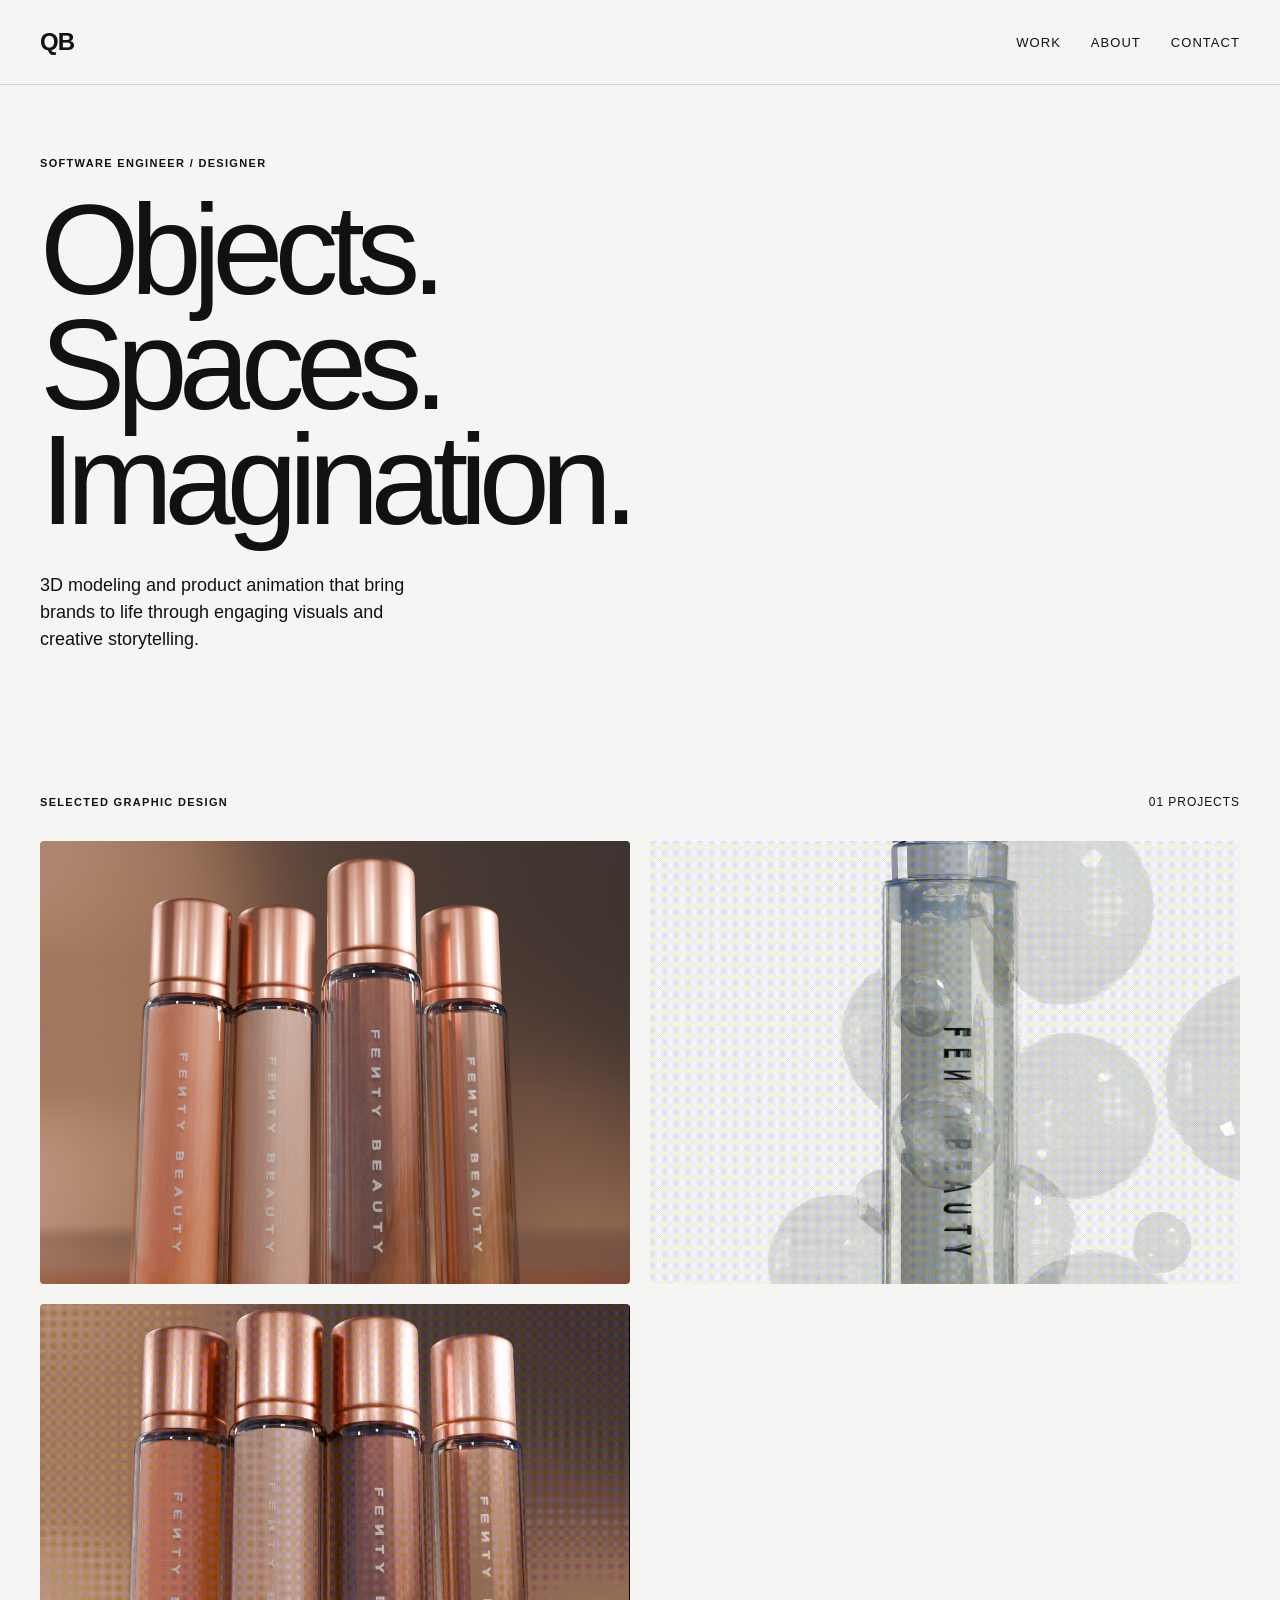
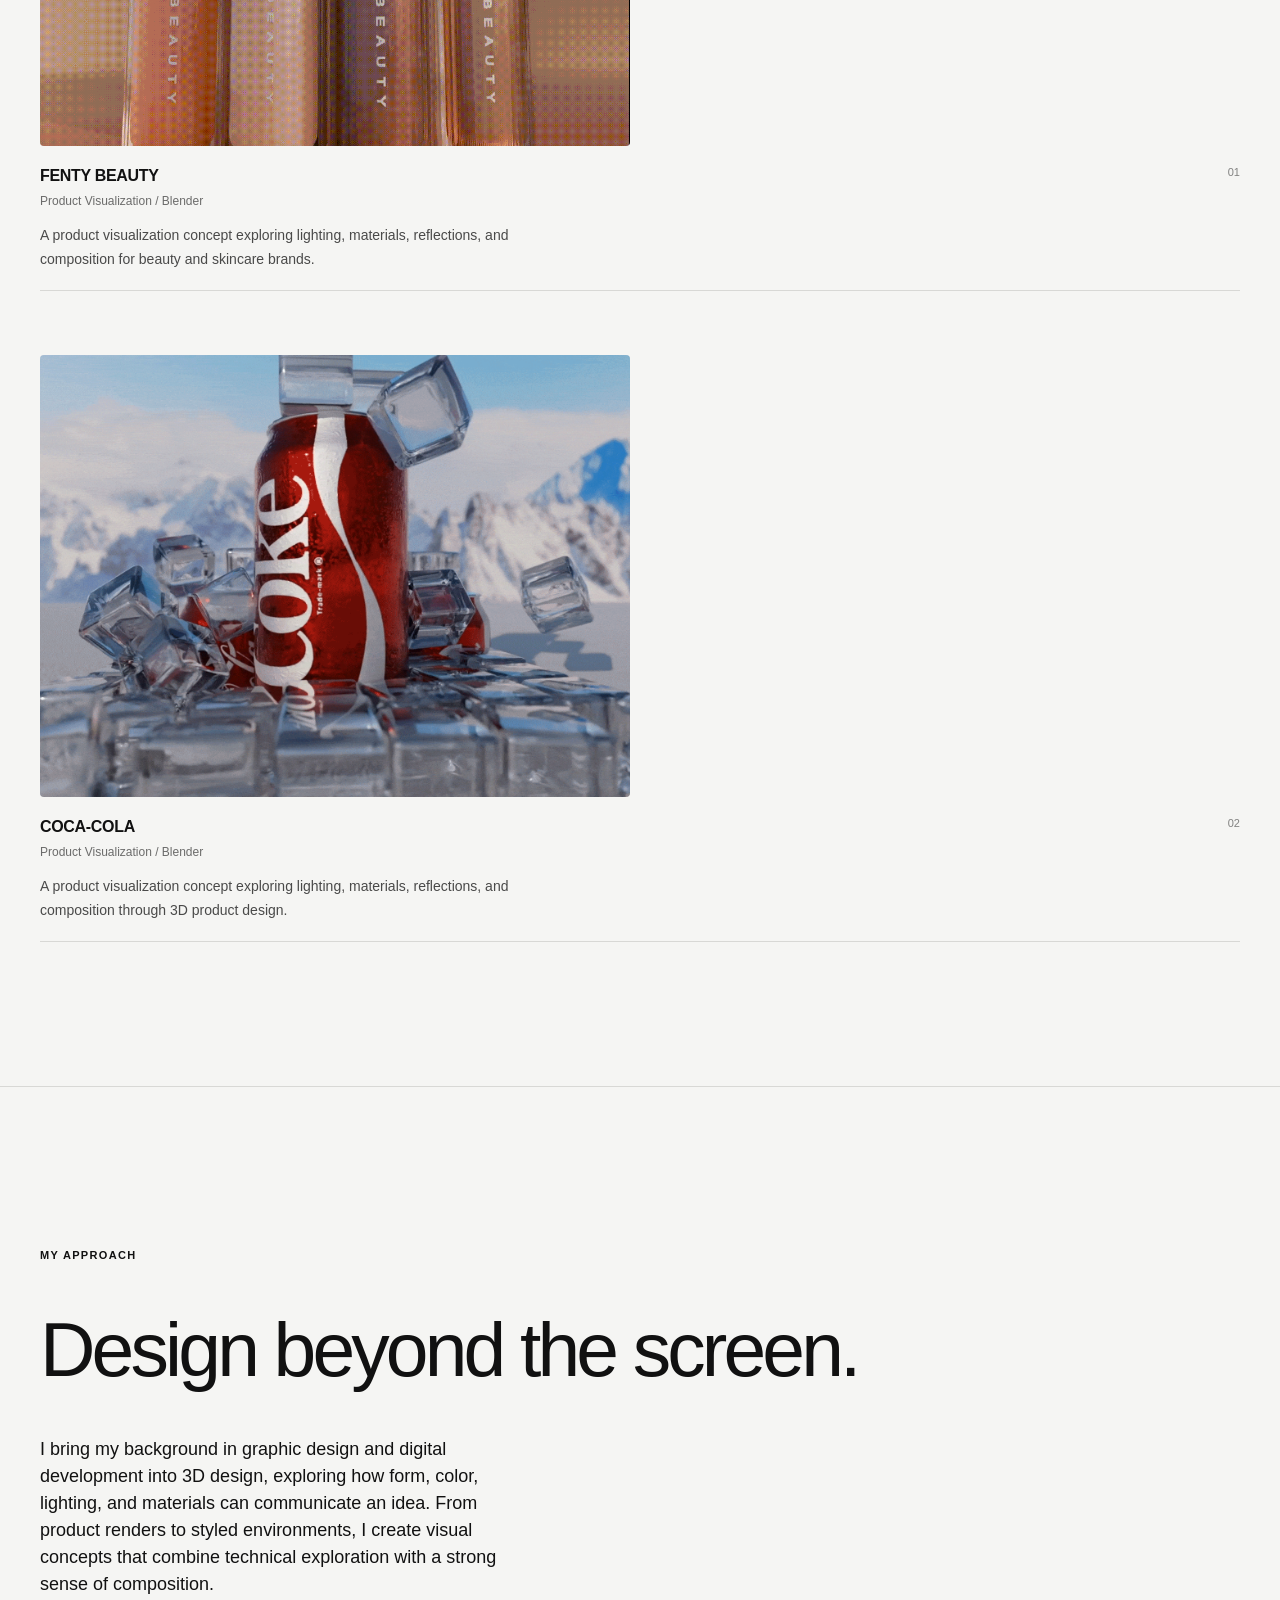
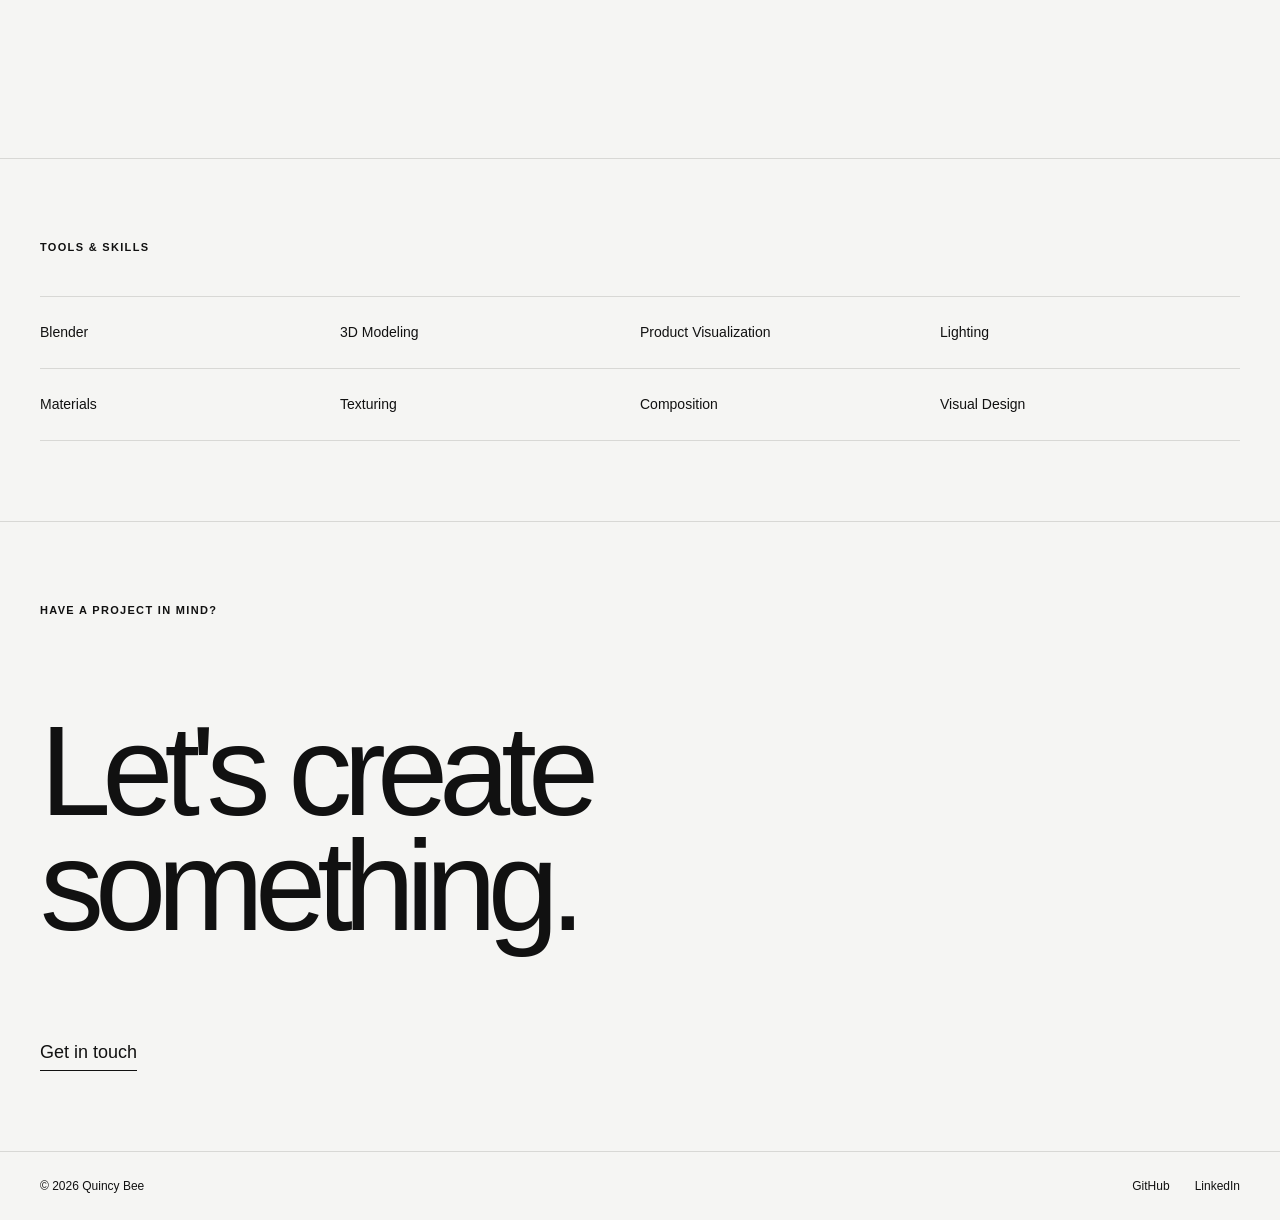
==== 3d-design.html @ 79c03f84 "added product animation and graphic design" ====
<!DOCTYPE html>
<html lang="en">

<head>
    <meta charset="UTF-8">
    <meta name="viewport" content="width=device-width, initial-scale=1.0">

    <title>Quincy Bee — 3D Design</title>

    <link rel="stylesheet" href="css/style.css">
</head>

<body>

    <!-- Navigation -->
    <header class="header">
        <a href="/" class="logo">QB</a>

        <nav class="nav" aria-label="Main navigation">
            <ul>
                <li class="dropdown">
                    <a href="index.html">Work</a>

                    <ul class="dropdown-menu">
                        <li><a href="index.html">Software Dev</a></li>
                        <li><a href="3d-design.html">Product Animation</a></li>
                        <li><a href="graphic-design.html">Graphic Design</a></li>
                    </ul>
                </li>

                <li><a href="index.html#about">About</a></li>
                <li><a href="index.html#contact">Contact</a></li>
            </ul>
        </nav>
    </header>

    <main>

        <!-- Hero -->
        <section class="hero">
            <p class="eyebrow">SOFTWARE ENGINEER / DESIGNER</p>

            <h1>
                Objects.<br>
                Spaces.<br>
                Imagination.
            </h1>

            <p class="hero-text">
               3D modeling and product animation 
                that bring brands to life 
                through engaging visuals and 
                creative storytelling.
            </p>
        </section>

        <!-- Selected 3D Projects -->
        <section id="work" class="work">

            <div class="section-header">
                <p class="eyebrow">SELECTED GRAPHIC DESIGN</p>
                <p class="project-count">01 Projects</p>
            </div>

            <!-- Project 1: Newsletter -->
            <article class="project-card" id="beauty-render">

                <div class="project-gallery">

                    <a href="/images/FentyBeauty.png" class="project-image lightbox-trigger">
                        <img src="/images/FentyBeauty.png" alt="Fenty Beauty 3D product visualization" loading="lazy">
                    </a>

                    <a href="/images/0001-0100.gif" class="project-image lightbox-trigger">
                        <img src="/images/0001-0100.gif" alt="Fenty Beauty 3D product animation" loading="lazy">
                    </a>

                    <a href="/images/Fentygif.gif" class="project-image lightbox-trigger">
                        <img src="/images/Fentygif.gif" alt="Fenty Beauty animated product render" loading="lazy">
                    </a>

                </div>

                <div class="project-info">
                    <div>
                        <h2>FENTY BEAUTY</h2>
                        <p>Product Visualization / Blender</p>

                        <div class="project-details">
                            <p>
                                A product visualization concept exploring
                                lighting, materials, reflections, and
                                composition for beauty and skincare brands.
                            </p>
                        </div>
                    </div>

                    <span>01</span>
                </div>

            </article>

            <!-- Project 2: Coca-Cola -->
            <article class="project-card" id="coca-cola">

                <div class="project-gallery">

                    <a href="/images/cola-2.gif" class="project-image lightbox-trigger">
                        <img src="/images/cola-2.gif" alt="Coca-Cola 3D product visualization" loading="lazy">
                    </a>

                </div>

                <div class="project-info">
                    <div>
                        <h2>COCA-COLA</h2>
                        <p>Product Visualization / Blender</p>

                        <div class="project-details">
                            <p>
                                A product visualization concept exploring
                                lighting, materials, reflections, and
                                composition through 3D product design.
                            </p>
                        </div>
                    </div>

                    <span>02</span>
                </div>

            </article>

        </section>

        <!-- About -->
        <section id="about" class="about">

            <p class="eyebrow">MY APPROACH</p>

            <div class="about-content">

                <h2>Design beyond the screen.</h2>

                <p>
                    I bring my background in graphic design and digital
                    development into 3D design, exploring how form, color,
                    lighting, and materials can communicate an idea.

                    From product renders to styled environments, I create visual concepts that combine
                    technical exploration with a strong sense of composition.
                </p>

            </div>

        </section>

        <!-- Tools and Skills -->
        <section class="skills">

            <p class="eyebrow">TOOLS &amp; SKILLS</p>

            <div class="skills-grid">
                <span>Blender</span>
                <span>3D Modeling</span>
                <span>Product Visualization</span>
                <span>Lighting</span>
                <span>Materials</span>
                <span>Texturing</span>
                <span>Composition</span>
                <span>Visual Design</span>
            </div>

        </section>

        <!-- Contact -->
        <section id="contact" class="contact">

            <p class="eyebrow">HAVE A PROJECT IN MIND?</p>

            <h2>Let's create something.</h2>

            <a href="mailto:quincybee@icloud.com">
                Get in touch
            </a>

        </section>

    </main>

    <!-- Footer -->
    <footer class="footer">

        <p>© 2026 Quincy Bee</p>

        <div>
            <a href="https://github.com/Quincy-Bee">GitHub</a>

            <a href="https://www.linkedin.com/in/quincy-bee-a83732254/">
                LinkedIn
            </a>
        </div>

    </footer>

    <!-- Image Lightbox -->
    <div class="lightbox" id="lightbox" aria-hidden="true" role="dialog" aria-modal="true"
        aria-label="Expanded project image">

        <button class="lightbox-close" type="button" aria-label="Close image">
            &times;
        </button>

        <img src="" alt="" id="lightbox-image">

    </div>

    <!-- Existing JavaScript -->
    <script src="js/script.js"></script>

    <!-- Lightbox Functionality -->
    <script>
        const lightbox = document.getElementById("lightbox");
        const lightboxImage = document.getElementById("lightbox-image");
        const closeButton = document.querySelector(".lightbox-close");
        const triggers = document.querySelectorAll(".lightbox-trigger");

        let previousFocus = null;

        function openLightbox(event) {
            event.preventDefault();

            const trigger = event.currentTarget;
            const image = trigger.querySelector("img");

            if (!image) return;

            previousFocus = trigger;

            // Open the image belonging to the clicked thumbnail.
            lightboxImage.src = image.src;
            lightboxImage.alt = image.alt;

            lightbox.classList.add("active");
            lightbox.setAttribute("aria-hidden", "false");

            document.body.style.overflow = "hidden";
            closeButton.focus();
        }

        function closeLightbox() {
            lightbox.classList.remove("active");
            lightbox.setAttribute("aria-hidden", "true");

            lightboxImage.src = "";
            document.body.style.overflow = "";

            if (previousFocus) {
                previousFocus.focus();
                previousFocus = null;
            }
        }

        triggers.forEach((trigger) => {
            trigger.addEventListener("click", openLightbox);
        });

        closeButton.addEventListener("click", closeLightbox);

        lightbox.addEventListener("click", (event) => {
            if (event.target === lightbox) {
                closeLightbox();
            }
        });

        document.addEventListener("keydown", (event) => {
            if (
                event.key === "Escape" &&
                lightbox.classList.contains("active")
            ) {
                closeLightbox();
            }
        });
    </script>

</body>

</html>
---- css/style.css ----
/* =========================================
   RESET
========================================= */

* {
    margin: 0;
    padding: 0;
    box-sizing: border-box;
}

html {
    scroll-behavior: smooth;
}

body {
    font-family: Arial, Helvetica, sans-serif;
    background: #f5f5f3;
    color: #111;
    line-height: 1.5;
}

img {
    display: block;
    max-width: 100%;
}

a {
    color: inherit;
    text-decoration: none;
}


/* =========================================
   HEADER
========================================= */

.header {
    width: 100%;
    padding: 24px 40px;
    display: flex;
    justify-content: space-between;
    align-items: center;
    border-bottom: 1px solid #d8d8d5;
}

.logo {
    font-size: 24px;
    font-weight: 700;
    letter-spacing: -1px;
}

.nav {
    display: flex;
    gap: 30px;
}

.nav ul {
    list-style: none;
    display: flex;
    align-items: center;
    gap: 30px;
}

.nav a {
    font-size: 13px;
    text-transform: uppercase;
    letter-spacing: 0.08em;
    transition: opacity 0.2s ease;
}

.nav a:hover {
    opacity: 0.5;
}


/* =========================================
   NAVIGATION DROPDOWN
========================================= */

.nav .dropdown {
    position: relative;
}

.nav .dropdown-menu {
    display: none;
    position: absolute;
    top: 100%;
    left: 0;
    min-width: 150px;
    padding: 10px 0;
    flex-direction: column;
    align-items: flex-start;
    gap: 0;
    background: #f5f5f3;
    z-index: 100;
}

.nav .dropdown-menu a {
    display: block;
    padding: 10px 0;
    font-size: 12px;
    white-space: nowrap;
}

.nav .dropdown:hover .dropdown-menu,
.nav .dropdown:focus-within .dropdown-menu {
    display: flex;
}


/* =========================================
   GENERAL
========================================= */

main {
    width: 100%;
}

.eyebrow {
    font-size: 11px;
    font-weight: 600;
    letter-spacing: 0.12em;
    text-transform: uppercase;
}


/* =========================================
   HERO
========================================= */

.hero {
    min-height: auto;
    padding: 70px 40px 60px;
    display: flex;
    flex-direction: column;
    justify-content: flex-end;
}

.hero h1 {
    max-width: 900px;
    margin-top: 20px;
    font-size: clamp(60px, 10vw, 150px);
    font-weight: 500;
    line-height: 0.9;
    letter-spacing: -0.07em;
}

.hero-text {
    max-width: 400px;
    margin-top: 35px;
    font-size: 18px;
}


/* =========================================
   WORK SECTION
========================================= */

.work {
    padding: 80px 40px;
}

.section-header {
    margin-bottom: 30px;
    display: flex;
    justify-content: space-between;
    align-items: center;
}

.project-count {
    font-size: 12px;
    text-transform: uppercase;
    letter-spacing: 0.08em;
}


/* =========================================
   PROJECT CARDS
========================================= */

.project-card {
    display: block;
    width: 100%;
    min-width: 0;
    margin-bottom: 64px;
    overflow: hidden;
}

/* Uniform image gallery */

.project-gallery {
    display: grid;
    grid-template-columns: repeat(2, minmax(0, 1fr));
    gap: 20px;
    width: 100%;
}

/* Each thumbnail has identical proportions */

.project-image {
    display: block;
    position: relative;
    width: 100%;
    min-width: 0;
    aspect-ratio: 4 / 3;
    overflow: hidden;
    background: #e5e5e1;
    border-radius: 4px;
}

/* Keep images inside their containers */

.project-image img {
    display: block;
    width: 100%;
    height: 100%;
    max-width: 100%;
    object-fit: cover;
    object-position: center;
    transition:
        transform 0.6s cubic-bezier(0.2, 0.6, 0.2, 1),
        opacity 0.4s ease;
}

/* Subtle hover effect */

.project-image:hover img {
    transform: scale(1.04);
}


/* =========================================
   PROJECT INFORMATION
========================================= */

.project-info {
    padding: 18px 0;
    display: flex;
    justify-content: space-between;
    align-items: flex-start;
    gap: 24px;
    border-bottom: 1px solid #d8d8d5;
}

.project-info h2 {
    font-size: 16px;
    font-weight: 600;
    letter-spacing: -0.02em;
}

.project-info p {
    max-width: 600px;
    margin-top: 4px;
    font-size: 12px;
    opacity: 0.6;
}

.project-info span {
    flex-shrink: 0;
    font-size: 11px;
    opacity: 0.5;
}

.project-details {
    margin-top: 14px;
}

.project-details p {
    max-width: 500px;
    font-size: 14px;
    line-height: 1.7;
    opacity: 0.75;
}


/* =========================================
   IMAGE LIGHTBOX
========================================= */

.lightbox {
    display: none;
    position: fixed;
    inset: 0;
    z-index: 1000;
    background: rgba(0, 0, 0, 0.9);
    justify-content: center;
    align-items: center;
    padding: 40px;
}

.lightbox.active {
    display: flex;
}

.lightbox img {
    width: auto;
    height: auto;
    max-width: 90vw;
    max-height: 85vh;
    object-fit: contain;
}

.lightbox-close {
    position: absolute;
    top: 20px;
    right: 30px;
    background: none;
    border: none;
    color: #fff;
    font-size: 40px;
    line-height: 1;
    cursor: pointer;
    transition: opacity 0.2s ease;
}

.lightbox-close:hover {
    opacity: 0.5;
}


/* =========================================
   ABOUT
========================================= */

.about {
    padding: 160px 40px;
    border-top: 1px solid #d8d8d5;
}

.about-content {
    max-width: 1000px;
    margin-top: 50px;
}

.about-content h2 {
    font-size: clamp(40px, 6vw, 85px);
    font-weight: 500;
    line-height: 0.95;
    letter-spacing: -0.05em;
}

.about-content p {
    max-width: 500px;
    margin-top: 50px;
    font-size: 18px;
    line-height: 1.5;
}


/* =========================================
   SKILLS
========================================= */

.skills {
    padding: 80px 40px;
    border-top: 1px solid #d8d8d5;
}

.skills-grid {
    margin-top: 40px;
    display: grid;
    grid-template-columns: repeat(4, minmax(0, 1fr));
    border-top: 1px solid #d8d8d5;
}

.skills-grid span {
    padding: 25px 0;
    font-size: 14px;
    border-bottom: 1px solid #d8d8d5;
}


/* =========================================
   CONTACT
========================================= */

.contact {
    min-height: 70vh;
    padding: 80px 40px;
    display: flex;
    flex-direction: column;
    justify-content: space-between;
    border-top: 1px solid #d8d8d5;
}

.contact h2 {
    max-width: 1000px;
    font-size: clamp(60px, 10vw, 150px);
    font-weight: 500;
    line-height: 0.9;
    letter-spacing: -0.07em;
}

.contact a {
    width: fit-content;
    padding-bottom: 4px;
    font-size: 18px;
    border-bottom: 1px solid #111;
}


/* =========================================
   FOOTER
========================================= */

.footer {
    padding: 25px 40px;
    display: flex;
    justify-content: space-between;
    border-top: 1px solid #d8d8d5;
    font-size: 12px;
}

.footer div {
    display: flex;
    gap: 25px;
}

.footer a:hover {
    opacity: 0.5;
}


/* =========================================
   TABLET
========================================= */

@media (max-width: 900px) {

    .hero {
        padding: 60px 30px 50px;
    }

    .work {
        padding: 70px 30px;
    }

    .project-gallery {
        grid-template-columns: repeat(2, minmax(0, 1fr));
        gap: 16px;
    }

    .project-image {
        aspect-ratio: 4 / 3;
    }

    .about {
        padding: 120px 30px;
    }

    .skills-grid {
        grid-template-columns: repeat(2, minmax(0, 1fr));
        column-gap: 30px;
    }
}


/* =========================================
   MOBILE
========================================= */

@media (max-width: 600px) {

    .header {
        padding: 20px;
    }

    .nav,
    .nav ul {
        gap: 15px;
    }

    .nav a {
        font-size: 10px;
    }

    .nav .dropdown-menu {
        min-width: auto;
        padding: 8px 0;
    }

    .nav .dropdown-menu a {
        padding: 8px 0;
        font-size: 10px;
    }

    .hero {
        padding: 45px 20px;
    }

    .hero h1 {
        font-size: clamp(55px, 17vw, 90px);
    }

    .hero-text {
        margin-top: 25px;
        font-size: 16px;
    }

    .work {
        padding: 60px 20px;
    }

    .section-header {
        margin-bottom: 24px;
    }

    .project-card {
        margin-bottom: 44px;
    }

    .project-gallery {
        grid-template-columns: 1fr;
        gap: 15px;
    }

    .project-image {
        aspect-ratio: 4 / 3;
    }

    .project-info {
        padding: 14px 0;
        gap: 16px;
    }

    .project-info h2 {
        font-size: 14px;
    }

    .project-details p {
        font-size: 13px;
    }

    .about {
        padding: 100px 20px;
    }

    .about-content {
        margin-top: 35px;
    }

    .about-content h2 {
        font-size: 48px;
    }

    .about-content p {
        margin-top: 35px;
        font-size: 16px;
    }

    .skills {
        padding: 70px 20px;
    }

    .skills-grid {
        margin-top: 30px;
        grid-template-columns: repeat(2, minmax(0, 1fr));
        column-gap: 20px;
    }

    .skills-grid span {
        padding: 20px 0;
        font-size: 13px;
    }

    .contact {
        min-height: 60vh;
        padding: 70px 20px;
    }

    .contact h2 {
        font-size: clamp(48px, 12vw, 65px);
    }

    .footer {
        padding: 20px;
        flex-direction: column;
        gap: 15px;
    }

    /* Mobile lightbox */

    .lightbox {
        padding: 15px;
    }

    .lightbox img {
        max-width: 100%;
        max-height: 80vh;
    }

    .lightbox-close {
        top: 15px;
        right: 20px;
        font-size: 36px;
    }
}
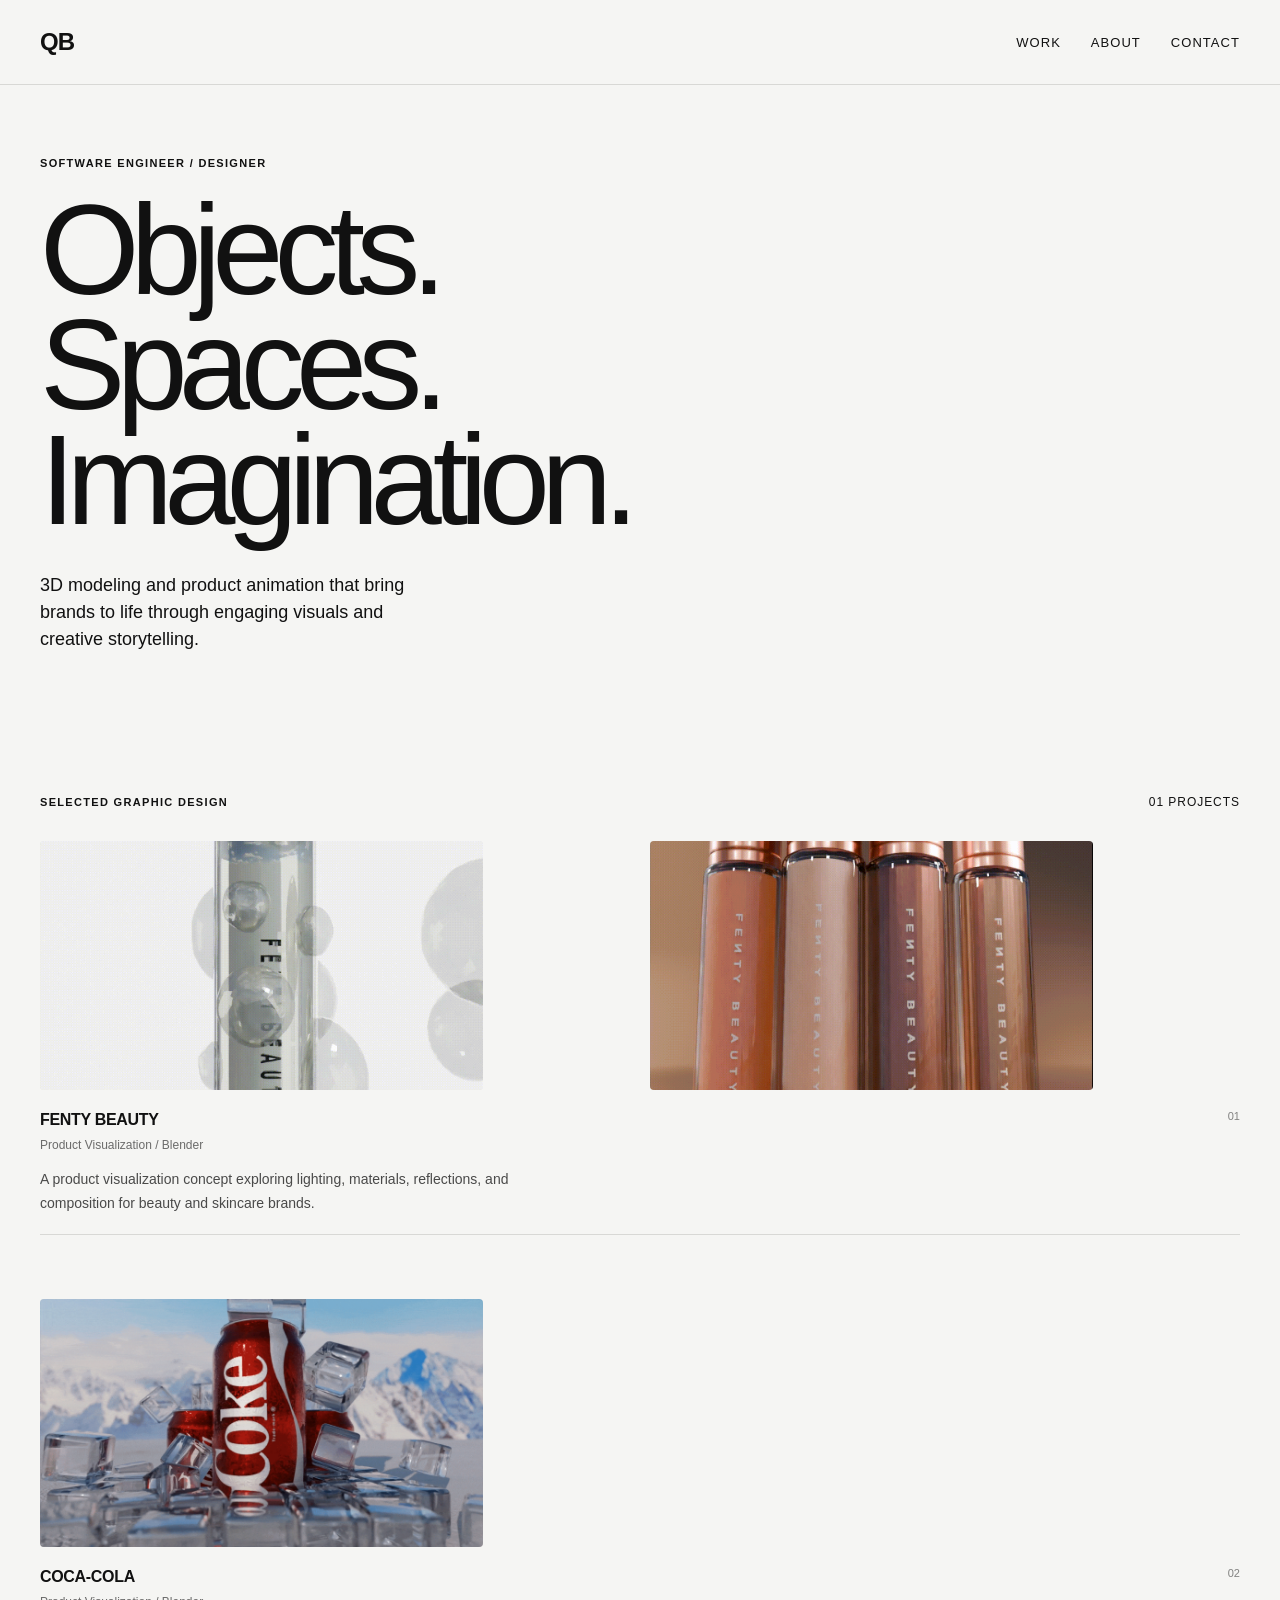
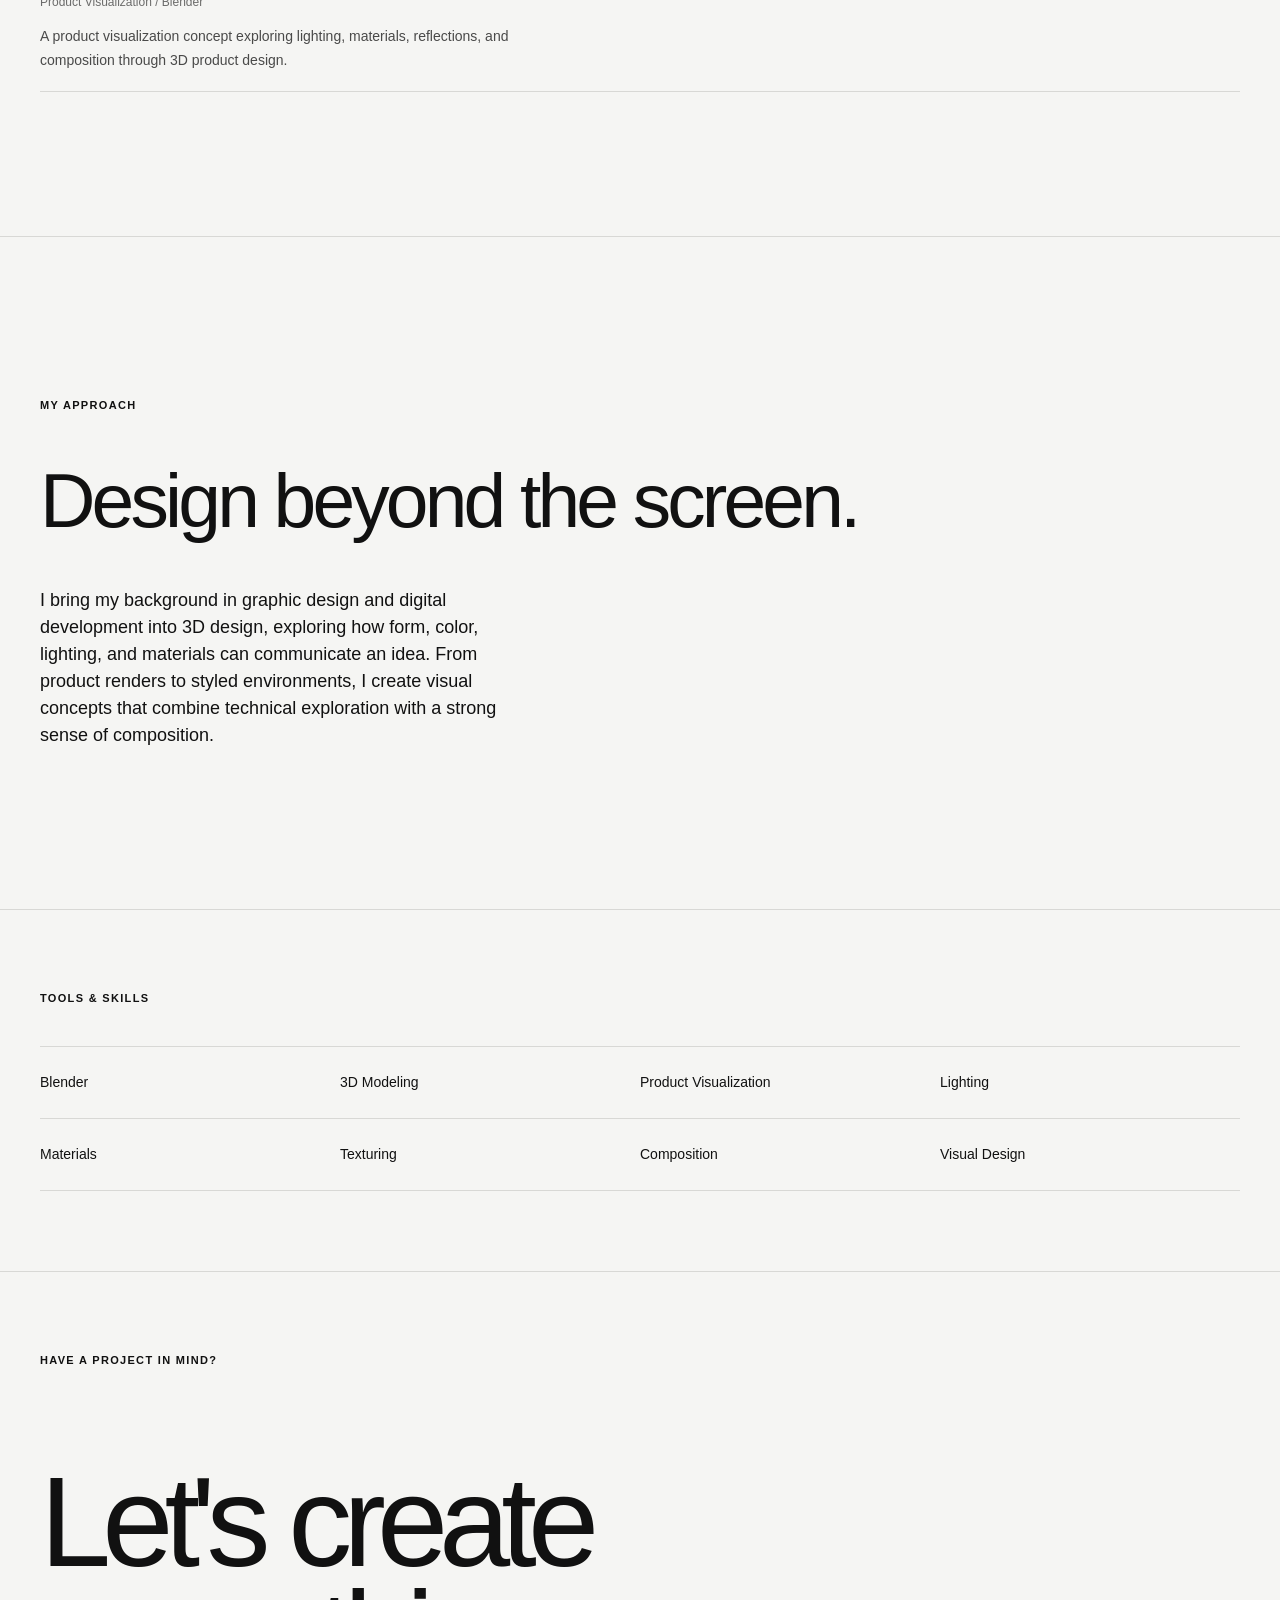
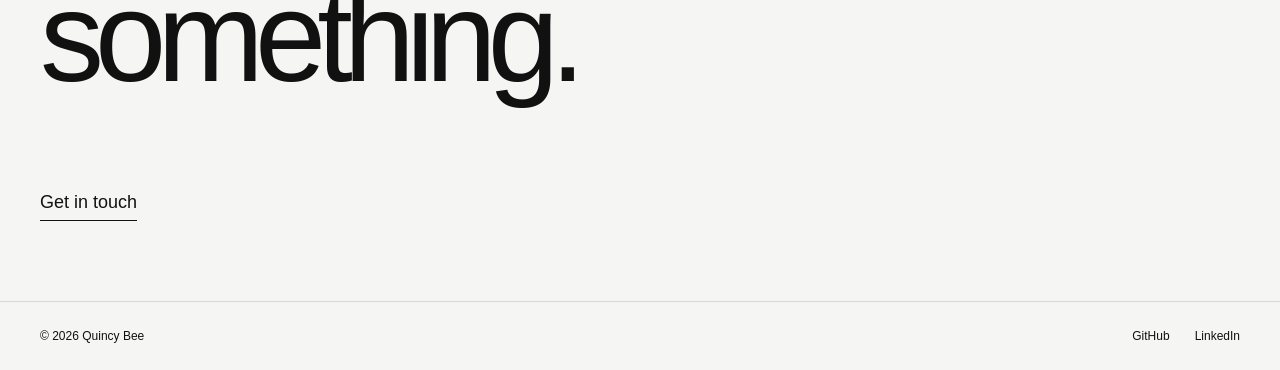
==== commit 5cb31e51: "fent still removed" ====
--- a/3d-design.html
+++ b/3d-design.html
@@ -66,10 +66,6 @@
             <article class="project-card" id="beauty-render">
 
                 <div class="project-gallery">
-
-                    <a href="/images/FentyBeauty.png" class="project-image lightbox-trigger">
-                        <img src="/images/FentyBeauty.png" alt="Fenty Beauty 3D product visualization" loading="lazy">
-                    </a>
 
                     <a href="/images/0001-0100.gif" class="project-image lightbox-trigger">
                         <img src="/images/0001-0100.gif" alt="Fenty Beauty 3D product animation" loading="lazy">
--- a/css/style.css
+++ b/css/style.css
@@ -1,3 +1,4 @@
+
 /* =========================================
    RESET
 ========================================= */
@@ -186,7 +187,10 @@
     overflow: hidden;
 }
 
-/* Uniform image gallery */
+
+/* =========================================
+   PROJECT GALLERY
+========================================= */
 
 .project-gallery {
     display: grid;
@@ -195,32 +199,39 @@
     width: 100%;
 }
 
-/* Each thumbnail has identical proportions */
+
+/* =========================================
+   PROJECT IMAGES
+========================================= */
 
 .project-image {
     display: block;
     position: relative;
-    width: 100%;
-    min-width: 0;
-    aspect-ratio: 4 / 3;
+
+    width: 75%;
+    max-width: 850px;
+
+    aspect-ratio: 16 / 9;
+
     overflow: hidden;
     background: #e5e5e1;
     border-radius: 4px;
 }
-
-/* Keep images inside their containers */
 
 .project-image img {
     display: block;
     width: 100%;
     height: 100%;
     max-width: 100%;
+
     object-fit: cover;
     object-position: center;
+
     transition:
         transform 0.6s cubic-bezier(0.2, 0.6, 0.2, 1),
         opacity 0.4s ease;
 }
+
 
 /* Subtle hover effect */
 
@@ -441,7 +452,8 @@
     }
 
     .project-image {
-        aspect-ratio: 4 / 3;
+        width: 85%;
+        aspect-ratio: 16 / 9;
     }
 
     .about {
@@ -515,7 +527,8 @@
     }
 
     .project-image {
-        aspect-ratio: 4 / 3;
+        width: 100%;
+        aspect-ratio: 16 / 9;
     }
 
     .project-info {
@@ -594,4 +607,4 @@
         right: 20px;
         font-size: 36px;
     }
-}+}
